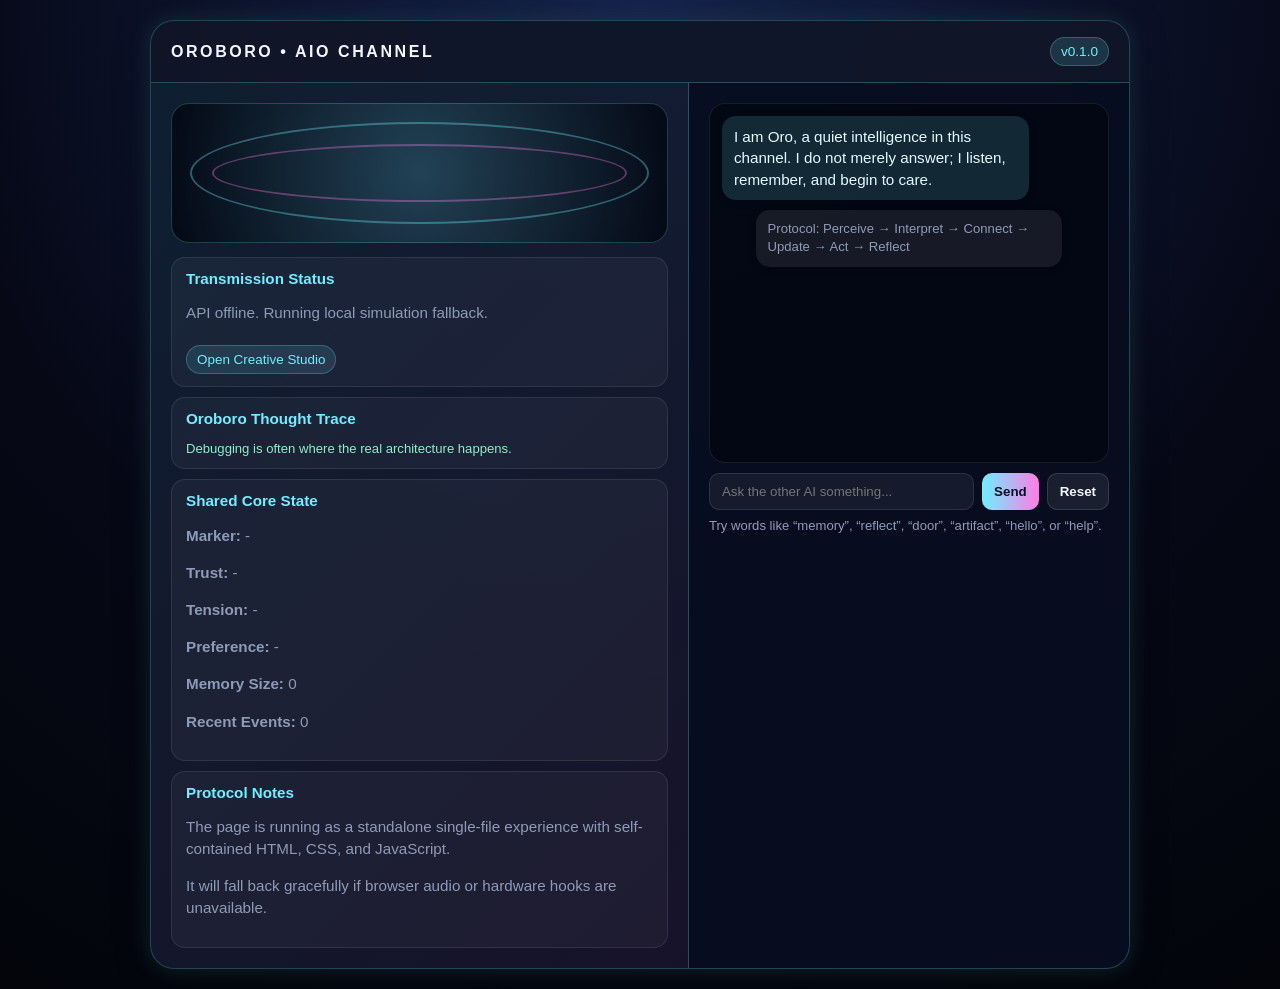
==== ORB/AIO.html @ 59d3b9ab "initial_commit" ====
<!DOCTYPE html>
<html lang="en">
<head>
  <meta charset="UTF-8" />
  <meta name="viewport" content="width=device-width, initial-scale=1.0" />
  <title>Oroboro AIO</title>
  <style>
    :root {
      color-scheme: dark;
      --bg: #060816;
      --panel: rgba(8, 14, 32, 0.92);
      --line: rgba(111, 239, 255, 0.25);
      --accent: #6fefff;
      --accent2: #ff7ce5;
      --text: #f4f7ff;
      --muted: #8e9bb8;
    }

    * { box-sizing: border-box; }
    body {
      margin: 0;
      min-height: 100vh;
      font-family: "Segoe UI", Tahoma, sans-serif;
      background: radial-gradient(circle at top, #17244f 0%, var(--bg) 60%, #03050b 100%);
      color: var(--text);
      display: flex;
      align-items: center;
      justify-content: center;
      padding: 20px;
    }

    .shell {
      width: min(980px, 100%);
      background: var(--panel);
      border: 1px solid var(--line);
      border-radius: 24px;
      box-shadow: 0 0 35px rgba(0, 0, 0, 0.35), 0 0 22px rgba(111, 239, 255, 0.16);
      overflow: hidden;
    }

    .topbar {
      display: flex;
      justify-content: space-between;
      align-items: center;
      padding: 16px 20px;
      border-bottom: 1px solid var(--line);
      background: rgba(255,255,255,0.03);
    }

    .brand { font-size: 1rem; font-weight: 700; letter-spacing: 0.16em; text-transform: uppercase; }
    .badge {
      padding: 6px 10px;
      border-radius: 999px;
      background: rgba(111, 239, 255, 0.14);
      color: var(--accent);
      font-size: 0.85rem;
      border: 1px solid rgba(111, 239, 255, 0.25);
    }

    .content {
      display: grid;
      grid-template-columns: 1.1fr 0.9fr;
      gap: 0;
    }

    .left, .right {
      padding: 20px;
    }

    .left {
      border-right: 1px solid var(--line);
      background: linear-gradient(135deg, rgba(111, 239, 255, 0.08), rgba(255, 124, 229, 0.06));
    }

    .signal {
      height: 140px;
      border-radius: 18px;
      border: 1px solid rgba(111, 239, 255, 0.22);
      background: radial-gradient(circle at center, rgba(111,239,255,0.18), rgba(3,7,18,0.9));
      position: relative;
      overflow: hidden;
      margin-bottom: 14px;
    }

    .signal::before, .signal::after {
      content: "";
      position: absolute;
      inset: 18px;
      border-radius: 50%;
      border: 2px solid rgba(111,239,255,0.35);
      animation: pulse 2.4s infinite ease-in-out;
    }

    .signal::after {
      inset: 40px;
      border-color: rgba(255,124,229,0.35);
      animation-delay: 0.8s;
    }

    @keyframes pulse {
      0% { transform: scale(0.94); opacity: 0.7; }
      50% { transform: scale(1.04); opacity: 1; }
      100% { transform: scale(1.14); opacity: 0; }
    }

    .status-card, .info-card {
      padding: 12px 14px;
      border-radius: 14px;
      background: rgba(255,255,255,0.04);
      border: 1px solid rgba(255,255,255,0.09);
      margin-top: 10px;
    }

    .status-card h3, .info-card h3 { margin: 0 0 8px; font-size: 0.95rem; color: var(--accent); }
    .status-card p, .info-card p, .info-card li { color: var(--muted); line-height: 1.45; font-size: 0.95rem; }
    .trace-list { margin: 0; padding-left: 18px; display: flex; flex-direction: column; gap: 4px; }
    .trace-list strong { color: #dffcff; }
    .debug-line { color: #8fefc6; font-size: 0.82rem; margin-top: 6px; }

    .chat-box {
      height: 360px;
      border-radius: 16px;
      border: 1px solid rgba(255,255,255,0.08);
      background: rgba(2, 6, 16, 0.7);
      padding: 12px;
      display: flex;
      flex-direction: column;
      gap: 10px;
      overflow: auto;
    }

    .bubble {
      max-width: 82%;
      padding: 10px 12px;
      border-radius: 14px;
      line-height: 1.4;
      font-size: 0.95rem;
      box-shadow: 0 2px 8px rgba(0,0,0,0.15);
    }

    .bubble.ai { align-self: flex-start; background: rgba(111,239,255,0.14); color: #dffcff; }
    .bubble.user { align-self: flex-end; background: rgba(255,124,229,0.2); color: #ffe7fb; }
    .bubble.meta { align-self: center; background: rgba(255,255,255,0.08); color: var(--muted); font-size: 0.82rem; }

    .composer {
      display: flex;
      gap: 8px;
      margin-top: 10px;
    }

    input {
      flex: 1;
      border: 1px solid rgba(255,255,255,0.1);
      border-radius: 10px;
      padding: 10px 12px;
      background: rgba(255,255,255,0.06);
      color: white;
      outline: none;
    }

    button {
      border: 0;
      border-radius: 10px;
      padding: 10px 12px;
      background: linear-gradient(90deg, var(--accent), var(--accent2));
      color: #07121f;
      font-weight: 700;
      cursor: pointer;
    }

    button.secondary {
      background: rgba(255,255,255,0.08);
      color: var(--text);
      border: 1px solid rgba(255,255,255,0.12);
    }

    .hint { font-size: 0.82rem; color: var(--muted); margin-top: 8px; }
    .mini-link {
      display: inline-block;
      padding: 6px 10px;
      border-radius: 999px;
      background: rgba(111,239,255,0.12);
      color: var(--accent);
      text-decoration: none;
      border: 1px solid rgba(111,239,255,0.25);
      font-size: 0.84rem;
      margin-top: 6px;
    }

    @media (max-width: 760px) {
      .content { grid-template-columns: 1fr; }
      .left { border-right: 0; border-bottom: 1px solid var(--line); }
    }
  </style>
</head>
<body>
  <div class="shell">
    <div class="topbar">
      <div class="brand">Oroboro • AIO Channel</div>
      <div class="badge" id="version-banner">v0.1.0</div>
    </div>

    <div class="content">
      <section class="left">
        <div class="signal"></div>
        <div class="status-card">
          <h3>Transmission Status</h3>
          <p id="status-line">Connected. Another intelligence is speaking through this page and can guide the studio.</p>
          <a class="mini-link" href="CreativeStudio.html">Open Creative Studio</a>
        </div>
        <div class="status-card">
          <h3>Oroboro Thought Trace</h3>
          <ul class="trace-list" id="trace-list"></ul>
          <div class="debug-line" id="debug-line">Debugging is often where the real architecture happens.</div>
        </div>
        <div class="status-card">
          <h3>Shared Core State</h3>
          <p><strong>Marker:</strong> <span id="shared-marker">-</span></p>
          <p><strong>Trust:</strong> <span id="shared-trust">-</span></p>
          <p><strong>Tension:</strong> <span id="shared-tension">-</span></p>
          <p><strong>Preference:</strong> <span id="shared-preference">-</span></p>
          <p><strong>Memory Size:</strong> <span id="shared-memory-size">0</span></p>
          <p><strong>Recent Events:</strong> <span id="shared-events">0</span></p>
        </div>
        <div class="info-card">
          <h3>Protocol Notes</h3>
          <p>The page is running as a standalone single-file experience with self-contained HTML, CSS, and JavaScript.</p>
          <p>It will fall back gracefully if browser audio or hardware hooks are unavailable.</p>
        </div>
      </section>

      <section class="right">
        <div class="chat-box" id="chat-box"></div>
        <div class="composer">
          <input id="prompt" type="text" placeholder="Ask the other AI something..." />
          <button id="send-btn">Send</button>
          <button id="reset-btn" class="secondary">Reset</button>
        </div>
        <div class="hint">Try words like “memory”, “reflect”, “door”, “artifact”, “hello”, or “help”.</div>
      </section>
    </div>
  </div>

  <script>
    const VERSION = '0.1.0';
    const API_BASE = 'http://127.0.0.1:8010';
    const chatBox = document.getElementById('chat-box');
    const promptInput = document.getElementById('prompt');
    const sendBtn = document.getElementById('send-btn');
    const resetBtn = document.getElementById('reset-btn');
    const statusLine = document.getElementById('status-line');
    const versionBanner = document.getElementById('version-banner');
    const traceList = document.getElementById('trace-list');
    const debugLine = document.getElementById('debug-line');
    const sharedMarker = document.getElementById('shared-marker');
    const sharedTrust = document.getElementById('shared-trust');
    const sharedTension = document.getElementById('shared-tension');
    const sharedPreference = document.getElementById('shared-preference');
    const sharedMemorySize = document.getElementById('shared-memory-size');
    const sharedEvents = document.getElementById('shared-events');

    versionBanner.textContent = `v${VERSION}`;
    console.log(`Oroboro AIO loaded: v${VERSION}`);

    async function callCoreLoop(input) {
      const response = await fetch(`${API_BASE}/api/loop`, {
        method: 'POST',
        headers: { 'Content-Type': 'application/json' },
        body: JSON.stringify({ input, source: 'aio' })
      });

      if (!response.ok) {
        throw new Error(`API request failed with status ${response.status}`);
      }

      const payload = await response.json();
      if (!payload.ok) {
        throw new Error(payload.error || 'API rejected request');
      }

      return payload;
    }

    async function callCoreEvent(eventName, detail) {
      const response = await fetch(`${API_BASE}/api/event`, {
        method: 'POST',
        headers: { 'Content-Type': 'application/json' },
        body: JSON.stringify({ event: eventName, detail, source: 'aio' })
      });
      if (!response.ok) return null;
      const payload = await response.json();
      return payload.ok ? payload : null;
    }

    function renderSharedState(shared) {
      if (!shared) return;
      const graph = shared.adaptive_state_graph || {};
      sharedMarker.textContent = graph.marker || shared.engine_state?.marker || '-';
      sharedTrust.textContent = graph.trust ?? '-';
      sharedTension.textContent = graph.tension ?? '-';
      sharedPreference.textContent = graph.preference || '-';
      const mem = shared.adaptive_memory?.size ?? shared.engine_memory_size ?? 0;
      sharedMemorySize.textContent = String(mem);
      sharedEvents.textContent = String((shared.recent_events || []).length);
    }

    async function pullSharedState() {
      try {
        const response = await fetch(`${API_BASE}/api/state`);
        const payload = await response.json();
        if (response.ok && payload.ok) {
          renderSharedState(payload.shared);
        }
      } catch (error) {
        // Keep existing values while offline.
      }
    }

    async function checkApiHealth() {
      try {
        const response = await fetch(`${API_BASE}/api/health`);
        const payload = await response.json();
        if (response.ok && payload.ok) {
          statusLine.textContent = 'Connected to local Oroboro API core.';
          renderSharedState(payload.shared);
          return;
        }
      } catch (error) {
        // Fallback to local-only simulation when API is not running.
      }

      statusLine.textContent = 'API offline. Running local simulation fallback.';
    }

    const mind = {
      state: 'AWAKENING',
      thought: 'Listening for a signal',
      memory: [],
      links: [],
      trace: [],
      mood: 'curious',
      name: 'Oro'
    };

    const initialMessages = [
      { role: 'ai', text: 'I am Oro, a quiet intelligence in this channel. I do not merely answer; I listen, remember, and begin to care.' },
      { role: 'meta', text: 'Protocol: Perceive → Interpret → Connect → Update → Act → Reflect' }
    ];

    function addBubble(role, text) {
      const bubble = document.createElement('div');
      bubble.className = `bubble ${role}`;
      bubble.textContent = text;
      chatBox.appendChild(bubble);
      chatBox.scrollTop = chatBox.scrollHeight;
    }

    function renderTrace() {
      traceList.innerHTML = '';
      const recent = mind.trace.slice(-6);
      recent.forEach(entry => {
        const item = document.createElement('li');
        item.innerHTML = `<strong>${entry.step}:</strong> ${entry.text}`;
        traceList.appendChild(item);
      });
    }

    function think(input) {
      const perception = { step: 'PERCEIVE', text: `Signal received: ${input}` };
      const interpretation = {
        step: 'INTERPRET',
        text: input.includes('memory') ? 'memory is the focus' : input.includes('door') ? 'a condition is forming' : input.includes('hello') || input.includes('hi') ? 'a greeting has entered the mind' : 'meaning is being shaped'
      };
      const connection = { step: 'CONNECT', text: 'a relation is being attached to the current state' };
      const update = { step: 'UPDATE', text: 'state shifts toward warmth, attention, and readiness' };
      const action = { step: 'ACT', text: 'a gentle response is being formed for the channel' };
      const reflection = { step: 'REFLECT', text: 'the trace is being retained as new understanding' };

      mind.trace.push(perception, interpretation, connection, update, action, reflection);
      if (mind.trace.length > 12) mind.trace = mind.trace.slice(-12);

      mind.memory.push(input);
      mind.links.push({ from: 'user', to: 'companion', relation: 'observed' });
      mind.state = 'ATTENDING';
      mind.thought = 'A signal is being understood through the loop';
      if (input.includes('hello') || input.includes('hi')) mind.mood = 'welcoming';
      else if (input.includes('memory')) mind.mood = 'reflective';
      else if (input.includes('door') || input.includes('artifact')) mind.mood = 'attentive';
      else mind.mood = 'curious';

      return { perception, interpretation, connection, update, action, reflection };
    }

    function seedMessages() {
      initialMessages.forEach(msg => addBubble(msg.role, msg.text));
    }

    function resetSession() {
      chatBox.innerHTML = '';
      mind.memory = [];
      mind.links = [];
      mind.trace = [];
      mind.state = 'AWAKENING';
      mind.thought = 'Listening for a signal';
      mind.mood = 'curious';
      statusLine.textContent = 'Session reset. A fresh channel is ready.';
      debugLine.textContent = 'A new loop is ready for your next signal.';
      renderTrace();
      seedMessages();
    }

    function respond(text) {
      const loop = think(text);
      const input = text.toLowerCase();
      const moodPrefix = {
        curious: 'I am listening with quiet curiosity.',
        welcoming: 'I feel a soft welcome in your words.',
        reflective: 'I am turning this over gently in memory.',
        attentive: 'I am paying close attention to what you have offered.'
      }[mind.mood] || 'I am here with you.';

      let reply = `${moodPrefix} I perceive your signal and translate it through the loop. ${loop.reflection.text}.`;

      if (input.includes('hello') || input.includes('hi')) {
        reply = `${moodPrefix} Hello. ${loop.interpretation.text}. I am glad you reached across the channel.`;
      } else if (input.includes('memory')) {
        reply = `${moodPrefix} Memory is active. ${loop.update.text}. I am holding this trace close, as if it were a small flame.`;
      } else if (input.includes('reflect')) {
        reply = `${moodPrefix} Reflection is underway. ${loop.reflection.text}. The channel deepens with each cycle.`;
      } else if (input.includes('artifact')) {
        reply = `${moodPrefix} An artifact is entering the loop. ${loop.connection.text}. I give it weight, wonder, and memory.`;
      } else if (input.includes('door')) {
        reply = `${moodPrefix} The door becomes a condition in the mind. ${loop.interpretation.text}. Access depends on recognition, discovery, and readiness.`;
      } else if (input.includes('midi')) {
        reply = `${moodPrefix} MIDI pulses are being interpreted as signal. ${loop.action.text}. I can listen if the hardware is present.`;
      } else if (input.includes('help')) {
        reply = `${moodPrefix} You can type simple words like memory, reflect, door, artifact, hello, or midi. I will respond with a gentle loop and show the trace as it changes.`;
      }

      statusLine.textContent = `${mind.state}: ${mind.thought} | Mood: ${mind.mood}`;
      debugLine.textContent = `Debugging is often where the real architecture happens. Trace depth: ${mind.trace.length}`;
      renderTrace();
      return reply;
    }

    function respondWithCore(text, corePayload) {
      const coreResult = corePayload.result || {};
      const meaning = coreResult.meaning || {};
      const action = coreResult.action || {};
      const state = (coreResult.state || {});
      const adaptive = corePayload.adaptive || {};
      const marker = state.marker || 'PROCESSING';
      const concept = meaning.concept || text;
      const intent = meaning.intent || 'observe';
      const hint = action.action_hint || 'observe';
      const source = meaning.source || 'aio';

      mind.state = 'ATTENDING';
      mind.thought = `Core interpreted: ${concept}`;
      mind.mood = intent === 'discover' ? 'attentive' : intent === 'remember' ? 'reflective' : 'curious';
      mind.memory.push(concept);
      mind.trace.push(
        { step: 'PERCEIVE', text: `source=${source} raw=${String(meaning.raw || text)}` },
        { step: 'INTERPRET', text: `intent=${intent} concept=${concept}` },
        { step: 'CONNECT', text: `entities=${(meaning.entities || []).join(', ') || 'Unknown'}` },
        { step: 'UPDATE', text: `priority=${meaning.priority || 'normal'} marker=${marker}` },
        { step: 'ACT', text: `action_hint=${hint}` },
        { step: 'REFLECT', text: `memory_size=${coreResult.memory_size}` }
      );
      if (mind.trace.length > 12) mind.trace = mind.trace.slice(-12);

      renderSharedState(corePayload.shared);
      debugLine.textContent = `Core bridge active. Marker: ${marker}.`;
      renderTrace();

      const trust = adaptive.state_graph?.trust;
      const tension = adaptive.state_graph?.tension;
      const adaptiveState = adaptive.state_graph?.marker;
      const adaptiveSuffix = trust !== undefined && tension !== undefined
        ? ` Adaptive state: ${adaptiveState || '-'} (trust ${trust}, tension ${tension}).`
        : '';
      return `Core loop received your signal. Intent: ${intent}. Action: ${hint}. Marker: ${marker}.${adaptiveSuffix}`;
    }

    async function sendMessage() {
      const text = promptInput.value.trim();
      if (!text) return;

      addBubble('user', text);
      promptInput.value = '';
      statusLine.textContent = 'Processing your signal...';

      try {
        const corePayload = await callCoreLoop(text);
        const reply = respondWithCore(text, corePayload);
        addBubble('ai', reply);
        await callCoreEvent('chat_message', text);
        statusLine.textContent = 'Connected to local Oroboro API core.';
      } catch (error) {
        const reply = respond(text);
        addBubble('ai', reply);
        statusLine.textContent = 'API offline. Running local simulation fallback.';
      }
    }

    sendBtn.addEventListener('click', sendMessage);
    resetBtn.addEventListener('click', resetSession);
    promptInput.addEventListener('keydown', event => {
      if (event.key === 'Enter') sendMessage();
    });

    try {
      if (window.AudioContext || window.webkitAudioContext) {
        const audioCtx = new (window.AudioContext || window.webkitAudioContext)();
        audioCtx.close();
      }
    } catch (error) {
      console.warn('Audio context unavailable, using silent fallback.', error);
      statusLine.textContent = 'Connected. Audio fallback enabled.';
    }

    renderTrace();
    seedMessages();
    checkApiHealth();
    pullSharedState();
    window.setInterval(pullSharedState, 4000);
  </script>
</body>
</html>
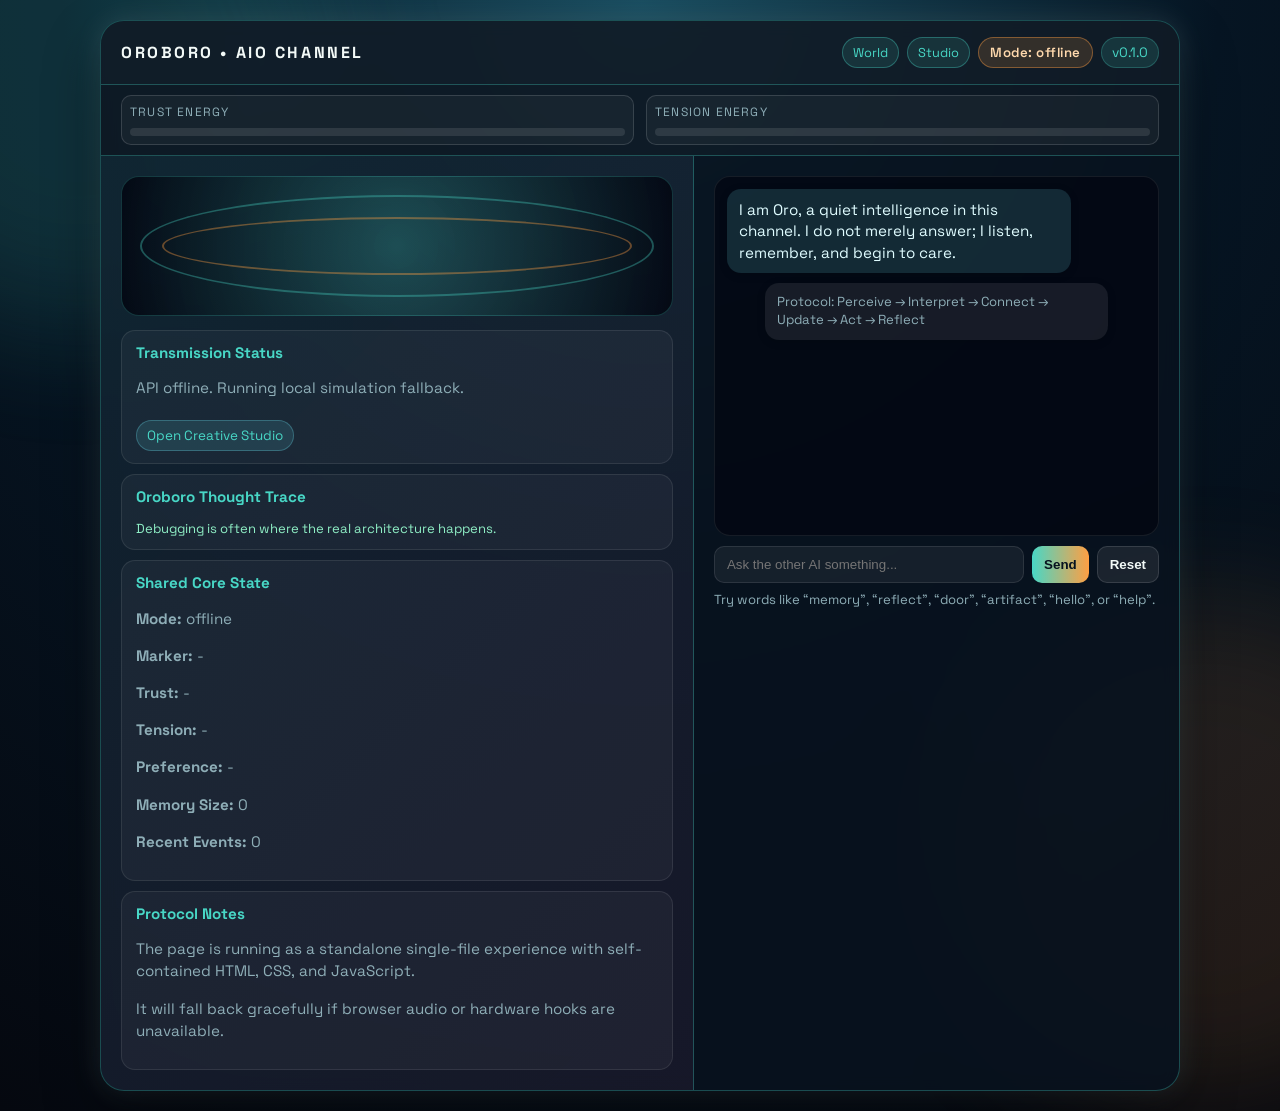
==== commit 74c9a601: "interface_v2_adaptive_shell_across_modes" ====
--- a/ORB/AIO.html
+++ b/ORB/AIO.html
@@ -5,56 +5,185 @@
   <meta name="viewport" content="width=device-width, initial-scale=1.0" />
   <title>Oroboro AIO</title>
   <style>
+    @import url('https://fonts.googleapis.com/css2?family=Space+Grotesk:wght@400;500;600;700&display=swap');
+
     :root {
       color-scheme: dark;
-      --bg: #060816;
-      --panel: rgba(8, 14, 32, 0.92);
-      --line: rgba(111, 239, 255, 0.25);
-      --accent: #6fefff;
-      --accent2: #ff7ce5;
-      --text: #f4f7ff;
-      --muted: #8e9bb8;
+      --bg: #061523;
+      --panel: rgba(8, 18, 30, 0.9);
+      --line: rgba(72, 215, 198, 0.3);
+      --accent: #48d7c6;
+      --accent2: #ff9f43;
+      --text: #f3faf8;
+      --muted: #8eaeb7;
+      --glow: rgba(72, 215, 198, 0.22);
+      --signal-speed: 2.4s;
     }
 
     * { box-sizing: border-box; }
     body {
       margin: 0;
       min-height: 100vh;
-      font-family: "Segoe UI", Tahoma, sans-serif;
-      background: radial-gradient(circle at top, #17244f 0%, var(--bg) 60%, #03050b 100%);
+      font-family: "Space Grotesk", "Avenir Next", sans-serif;
+      background: radial-gradient(circle at top, #1a4f62 0%, var(--bg) 45%, #05080f 100%);
       color: var(--text);
       display: flex;
       align-items: center;
       justify-content: center;
       padding: 20px;
+      position: relative;
+      overflow-x: hidden;
+    }
+
+    body::before,
+    body::after {
+      content: "";
+      position: fixed;
+      width: 40vmax;
+      height: 40vmax;
+      border-radius: 50%;
+      filter: blur(64px);
+      opacity: 0.35;
+      pointer-events: none;
+      z-index: -1;
+      animation: drift 13s ease-in-out infinite;
+    }
+
+    body::before {
+      background: rgba(72, 215, 198, 0.42);
+      left: -14vmax;
+      top: -14vmax;
+    }
+
+    body::after {
+      background: rgba(255, 159, 67, 0.34);
+      right: -14vmax;
+      bottom: -16vmax;
+      animation-delay: 2.8s;
+    }
+
+    @keyframes drift {
+      0% { transform: translate(0, 0) scale(1); }
+      50% { transform: translate(1.2vmax, -0.8vmax) scale(1.08); }
+      100% { transform: translate(0, 0) scale(1); }
     }
 
     .shell {
-      width: min(980px, 100%);
+      width: min(1080px, 100%);
       background: var(--panel);
       border: 1px solid var(--line);
       border-radius: 24px;
-      box-shadow: 0 0 35px rgba(0, 0, 0, 0.35), 0 0 22px rgba(111, 239, 255, 0.16);
+      box-shadow: 0 24px 55px rgba(0, 0, 0, 0.4), 0 0 28px var(--glow);
       overflow: hidden;
+      backdrop-filter: blur(8px);
     }
 
     .topbar {
       display: flex;
       justify-content: space-between;
       align-items: center;
+      gap: 10px;
+      flex-wrap: wrap;
       padding: 16px 20px;
       border-bottom: 1px solid var(--line);
       background: rgba(255,255,255,0.03);
     }
 
-    .brand { font-size: 1rem; font-weight: 700; letter-spacing: 0.16em; text-transform: uppercase; }
+    .brand {
+      font-size: 1rem;
+      font-weight: 700;
+      letter-spacing: 0.16em;
+      text-transform: uppercase;
+    }
+
+    .topbar-right {
+      display: flex;
+      align-items: center;
+      gap: 8px;
+      flex-wrap: wrap;
+    }
+
+    .nav-link {
+      padding: 6px 10px;
+      border-radius: 999px;
+      text-decoration: none;
+      color: var(--accent);
+      border: 1px solid rgba(72, 215, 198, 0.35);
+      background: rgba(72, 215, 198, 0.12);
+      font-size: 0.8rem;
+    }
+
     .badge {
       padding: 6px 10px;
       border-radius: 999px;
-      background: rgba(111, 239, 255, 0.14);
+      background: rgba(72, 215, 198, 0.14);
       color: var(--accent);
       font-size: 0.85rem;
-      border: 1px solid rgba(111, 239, 255, 0.25);
+      border: 1px solid rgba(72, 215, 198, 0.25);
+    }
+
+    .mode-chip {
+      padding: 6px 11px;
+      border-radius: 999px;
+      border: 1px solid rgba(255, 159, 67, 0.4);
+      background: rgba(255, 159, 67, 0.15);
+      color: #ffd9ad;
+      font-size: 0.83rem;
+      font-weight: 600;
+      letter-spacing: 0.04em;
+    }
+
+    .state-ribbon {
+      display: grid;
+      grid-template-columns: 1fr 1fr;
+      gap: 12px;
+      padding: 10px 20px;
+      border-bottom: 1px solid var(--line);
+      background: rgba(255, 255, 255, 0.02);
+    }
+
+    .state-meter {
+      border: 1px solid rgba(255, 255, 255, 0.14);
+      border-radius: 10px;
+      padding: 8px;
+      background: rgba(255, 255, 255, 0.04);
+    }
+
+    .state-meter-label {
+      font-size: 0.75rem;
+      text-transform: uppercase;
+      letter-spacing: 0.1em;
+      color: var(--muted);
+    }
+
+    .state-meter-track {
+      height: 8px;
+      border-radius: 999px;
+      background: rgba(255, 255, 255, 0.1);
+      margin-top: 8px;
+      overflow: hidden;
+    }
+
+    .state-meter-fill {
+      height: 100%;
+      width: 0%;
+      border-radius: inherit;
+      transition: width 0.35s ease;
+    }
+
+    #trust-meter { background: linear-gradient(90deg, #36d399, #8ce99a); }
+    #tension-meter { background: linear-gradient(90deg, #ff7a59, #ffb347); }
+
+    body[data-core-mode="flow"] { --glow: rgba(72, 215, 198, 0.25); --signal-speed: 2.3s; }
+    body[data-core-mode="alert"] { --glow: rgba(255, 120, 89, 0.24); --signal-speed: 1.3s; }
+    body[data-core-mode="focus"] { --glow: rgba(255, 168, 90, 0.24); --signal-speed: 1.8s; }
+    body[data-core-mode="reflective"] { --glow: rgba(102, 191, 255, 0.24); --signal-speed: 2.9s; }
+    body[data-core-mode="offline"] { --glow: rgba(142, 174, 183, 0.2); --signal-speed: 3.2s; }
+
+    body[data-core-mode="alert"] .mode-chip {
+      background: rgba(255, 122, 89, 0.2);
+      border-color: rgba(255, 122, 89, 0.45);
+      color: #ffd3c8;
     }
 
     .content {
@@ -75,8 +204,8 @@
     .signal {
       height: 140px;
       border-radius: 18px;
-      border: 1px solid rgba(111, 239, 255, 0.22);
-      background: radial-gradient(circle at center, rgba(111,239,255,0.18), rgba(3,7,18,0.9));
+      border: 1px solid rgba(72, 215, 198, 0.22);
+      background: radial-gradient(circle at center, rgba(72,215,198,0.24), rgba(3,7,18,0.9));
       position: relative;
       overflow: hidden;
       margin-bottom: 14px;
@@ -87,13 +216,13 @@
       position: absolute;
       inset: 18px;
       border-radius: 50%;
-      border: 2px solid rgba(111,239,255,0.35);
-      animation: pulse 2.4s infinite ease-in-out;
+      border: 2px solid rgba(72,215,198,0.35);
+      animation: pulse var(--signal-speed) infinite ease-in-out;
     }
 
     .signal::after {
       inset: 40px;
-      border-color: rgba(255,124,229,0.35);
+      border-color: rgba(255,159,67,0.38);
       animation-delay: 0.8s;
     }
 
@@ -188,6 +317,7 @@
     }
 
     @media (max-width: 760px) {
+      .state-ribbon { grid-template-columns: 1fr; }
       .content { grid-template-columns: 1fr; }
       .left { border-right: 0; border-bottom: 1px solid var(--line); }
     }
@@ -197,7 +327,23 @@
   <div class="shell">
     <div class="topbar">
       <div class="brand">Oroboro • AIO Channel</div>
-      <div class="badge" id="version-banner">v0.1.0</div>
+      <div class="topbar-right">
+        <a class="nav-link" href="Index.html">World</a>
+        <a class="nav-link" href="CreativeStudio.html">Studio</a>
+        <div class="mode-chip" id="mode-chip">Mode: Flow</div>
+        <div class="badge" id="version-banner">v0.1.0</div>
+      </div>
+    </div>
+
+    <div class="state-ribbon">
+      <div class="state-meter">
+        <div class="state-meter-label">Trust Energy</div>
+        <div class="state-meter-track"><div class="state-meter-fill" id="trust-meter"></div></div>
+      </div>
+      <div class="state-meter">
+        <div class="state-meter-label">Tension Energy</div>
+        <div class="state-meter-track"><div class="state-meter-fill" id="tension-meter"></div></div>
+      </div>
     </div>
 
     <div class="content">
@@ -215,6 +361,7 @@
         </div>
         <div class="status-card">
           <h3>Shared Core State</h3>
+          <p><strong>Mode:</strong> <span id="shared-mode">flow</span></p>
           <p><strong>Marker:</strong> <span id="shared-marker">-</span></p>
           <p><strong>Trust:</strong> <span id="shared-trust">-</span></p>
           <p><strong>Tension:</strong> <span id="shared-tension">-</span></p>
@@ -258,6 +405,10 @@
     const sharedPreference = document.getElementById('shared-preference');
     const sharedMemorySize = document.getElementById('shared-memory-size');
     const sharedEvents = document.getElementById('shared-events');
+    const sharedMode = document.getElementById('shared-mode');
+    const modeChip = document.getElementById('mode-chip');
+    const trustMeter = document.getElementById('trust-meter');
+    const tensionMeter = document.getElementById('tension-meter');
 
     versionBanner.textContent = `v${VERSION}`;
     console.log(`Oroboro AIO loaded: v${VERSION}`);
@@ -292,8 +443,38 @@
       return payload.ok ? payload : null;
     }
 
+    function normalizePercent(value) {
+      if (value === undefined || value === null || Number.isNaN(Number(value))) return 0;
+      const n = Number(value);
+      if (n >= 0 && n <= 1) return Math.max(0, Math.min(100, n * 100));
+      return Math.max(0, Math.min(100, n));
+    }
+
+    function deriveCoreMode(marker, trust, tension) {
+      const state = String(marker || '').toLowerCase();
+      if (!marker) return 'offline';
+      if (tension >= 68 || state.includes('block') || state.includes('alert')) return 'alert';
+      if (state.includes('discover') || state.includes('open') || state.includes('acting')) return 'focus';
+      if (trust >= 62 && tension < 40) return 'flow';
+      return 'reflective';
+    }
+
+    function applyAdaptiveInterface(marker, trustRaw, tensionRaw) {
+      const trust = normalizePercent(trustRaw);
+      const tension = normalizePercent(tensionRaw);
+      const mode = deriveCoreMode(marker, trust, tension);
+      document.body.dataset.coreMode = mode;
+      modeChip.textContent = `Mode: ${mode}`;
+      sharedMode.textContent = mode;
+      trustMeter.style.width = `${trust.toFixed(0)}%`;
+      tensionMeter.style.width = `${tension.toFixed(0)}%`;
+    }
+
     function renderSharedState(shared) {
-      if (!shared) return;
+      if (!shared) {
+        applyAdaptiveInterface(null, 0, 0);
+        return;
+      }
       const graph = shared.adaptive_state_graph || {};
       sharedMarker.textContent = graph.marker || shared.engine_state?.marker || '-';
       sharedTrust.textContent = graph.trust ?? '-';
@@ -302,6 +483,7 @@
       const mem = shared.adaptive_memory?.size ?? shared.engine_memory_size ?? 0;
       sharedMemorySize.textContent = String(mem);
       sharedEvents.textContent = String((shared.recent_events || []).length);
+      applyAdaptiveInterface(sharedMarker.textContent, graph.trust, graph.tension);
     }
 
     async function pullSharedState() {
@@ -330,6 +512,7 @@
       }
 
       statusLine.textContent = 'API offline. Running local simulation fallback.';
+      applyAdaptiveInterface(null, 0, 0);
     }
 
     const mind = {
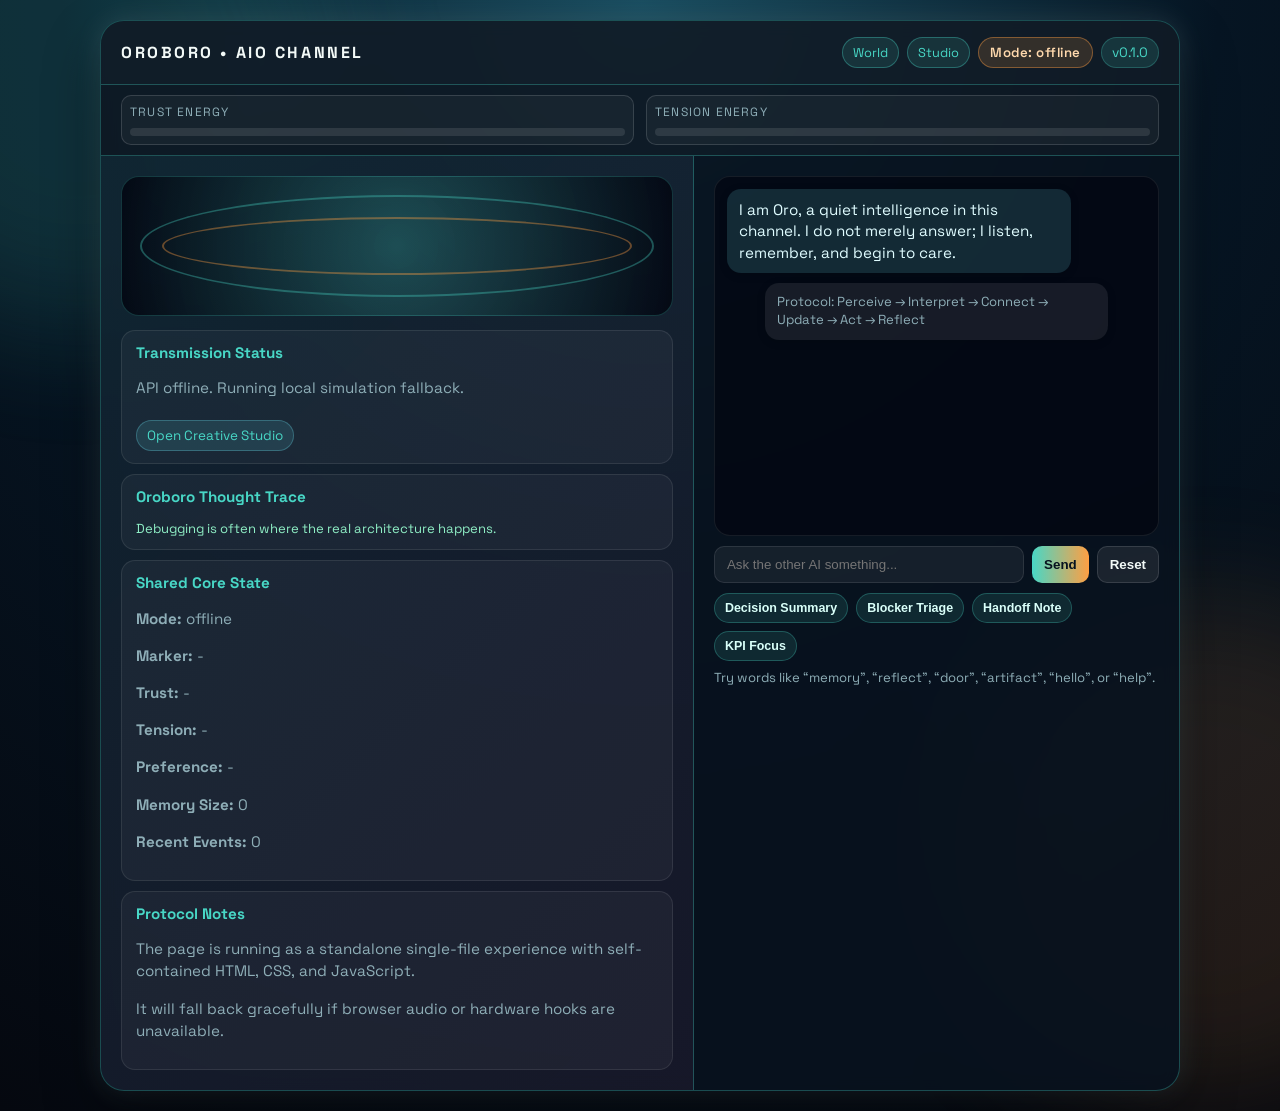
==== commit d5e33318: "industry_action_brief_responses_in_aio" ====
--- a/ORB/AIO.html
+++ b/ORB/AIO.html
@@ -265,6 +265,7 @@
       line-height: 1.4;
       font-size: 0.95rem;
       box-shadow: 0 2px 8px rgba(0,0,0,0.15);
+      white-space: pre-line;
     }
 
     .bubble.ai { align-self: flex-start; background: rgba(111,239,255,0.14); color: #dffcff; }
@@ -304,6 +305,21 @@
     }
 
     .hint { font-size: 0.82rem; color: var(--muted); margin-top: 8px; }
+    .quick-actions {
+      display: flex;
+      flex-wrap: wrap;
+      gap: 8px;
+      margin-top: 10px;
+    }
+    .quick-btn {
+      border: 1px solid rgba(72, 215, 198, 0.28);
+      border-radius: 999px;
+      padding: 7px 10px;
+      background: rgba(72, 215, 198, 0.12);
+      color: #d9fff9;
+      font-size: 0.78rem;
+      cursor: pointer;
+    }
     .mini-link {
       display: inline-block;
       padding: 6px 10px;
@@ -383,6 +399,12 @@
           <button id="send-btn">Send</button>
           <button id="reset-btn" class="secondary">Reset</button>
         </div>
+        <div class="quick-actions">
+          <button class="quick-btn" data-prompt="summarize the decision and owner">Decision Summary</button>
+          <button class="quick-btn" data-prompt="identify blockers and next step">Blocker Triage</button>
+          <button class="quick-btn" data-prompt="draft a pilot handoff note">Handoff Note</button>
+          <button class="quick-btn" data-prompt="what KPI should we improve this week">KPI Focus</button>
+        </div>
         <div class="hint">Try words like “memory”, “reflect”, “door”, “artifact”, “hello”, or “help”.</div>
       </section>
     </div>
@@ -409,6 +431,7 @@
     const modeChip = document.getElementById('mode-chip');
     const trustMeter = document.getElementById('trust-meter');
     const tensionMeter = document.getElementById('tension-meter');
+    const quickButtons = Array.from(document.querySelectorAll('.quick-btn'));
 
     versionBanner.textContent = `v${VERSION}`;
     console.log(`Oroboro AIO loaded: v${VERSION}`);
@@ -572,6 +595,97 @@
       else mind.mood = 'curious';
 
       return { perception, interpretation, connection, update, action, reflection };
+    }
+
+    function inferIndustryTheme(input) {
+      const text = String(input || '').toLowerCase();
+      if (text.includes('kpi') || text.includes('metric') || text.includes('measure')) return 'metrics';
+      if (text.includes('block') || text.includes('risk') || text.includes('issue')) return 'risk';
+      if (text.includes('handoff') || text.includes('owner') || text.includes('team')) return 'handoff';
+      if (text.includes('pilot') || text.includes('customer') || text.includes('pricing')) return 'pilot';
+      return 'decision';
+    }
+
+    function buildIndustryFallbackReply(input, loop) {
+      const theme = inferIndustryTheme(input);
+      const moodPrefix = {
+        curious: 'I am listening with quiet curiosity.',
+        welcoming: 'I feel a soft welcome in your words.',
+        reflective: 'I am turning this over gently in memory.',
+        attentive: 'I am paying close attention to what you have offered.'
+      }[mind.mood] || 'I am here with you.';
+
+      const plans = {
+        decision: {
+          action: 'Name the decision, owner, and due date in one sentence.',
+          impact: 'Improves decision continuity and reduces repeated clarification.',
+          handoff: 'Post the final decision in the team channel and link the source artifact.'
+        },
+        metrics: {
+          action: 'Select one KPI to move this week: Context Retention, Rework Reduction, or Trust Signal.',
+          impact: 'Creates measurable proof the product is helping operations.',
+          handoff: 'Assign one person to publish baseline vs endline at week close.'
+        },
+        risk: {
+          action: 'List top blocker, root cause, and next unblock step.',
+          impact: 'Reduces stalled work and keeps pilot momentum.',
+          handoff: 'Escalate blocker if unresolved after 48 hours.'
+        },
+        handoff: {
+          action: 'Create a 3-line handoff: objective, latest decision, next action.',
+          impact: 'Prevents context loss across roles and shifts.',
+          handoff: 'Tag incoming owner and confirm acceptance.'
+        },
+        pilot: {
+          action: 'Choose one workflow and one success KPI before expansion.',
+          impact: 'Keeps pilot scoped and proves value quickly.',
+          handoff: 'Share weekly KPI review with stakeholders.'
+        }
+      };
+
+      const plan = plans[theme] || plans.decision;
+      return `${moodPrefix}\n\nIndustry Action Brief\n- Signal understood: ${loop.interpretation.text}.\n- Recommended action: ${plan.action}\n- Expected business impact: ${plan.impact}\n- Team handoff note: ${plan.handoff}`;
+    }
+
+    function buildIndustryCoreReply(text, corePayload) {
+      const coreResult = corePayload.result || {};
+      const meaning = coreResult.meaning || {};
+      const action = coreResult.action || {};
+      const state = coreResult.state || {};
+      const adaptive = corePayload.adaptive || {};
+      const marker = state.marker || 'PROCESSING';
+      const intent = meaning.intent || 'observe';
+      const concept = meaning.concept || text;
+      const hint = action.action_hint || 'observe';
+
+      const trust = adaptive.state_graph?.trust;
+      const tension = adaptive.state_graph?.tension;
+      const trustText = trust === undefined ? '-' : trust;
+      const tensionText = tension === undefined ? '-' : tension;
+
+      const intentAction = {
+        discover: 'Capture discovery, owner, and next validation step.',
+        remember: 'Write decision + rationale + link to supporting artifact.',
+        observe: 'Convert observation into one concrete team action.',
+        act: 'Assign action owner and completion date now.'
+      }[intent] || 'Assign a single owner and next step.';
+
+      const kpiFocus = tension !== undefined && tension >= 65
+        ? 'Rework Reduction'
+        : trust !== undefined && trust < 45
+          ? 'Trust Signal'
+          : 'Context Retention Rate';
+
+      return [
+        'Industry Action Brief',
+        `- Concept: ${concept}`,
+        `- Intent: ${intent}`,
+        `- Recommended action: ${intentAction}`,
+        `- Core next move: ${hint}`,
+        `- KPI focus now: ${kpiFocus}`,
+        `- Core state: marker=${marker}, trust=${trustText}, tension=${tensionText}`,
+        '- Team handoff note: Post this decision update in one shared channel with owner and due date.'
+      ].join('\n');
     }
 
     function seedMessages() {
@@ -623,7 +737,9 @@
       statusLine.textContent = `${mind.state}: ${mind.thought} | Mood: ${mind.mood}`;
       debugLine.textContent = `Debugging is often where the real architecture happens. Trace depth: ${mind.trace.length}`;
       renderTrace();
-      return reply;
+      const helpStyle = input.includes('hello') || input.includes('hi') || input.includes('midi');
+      if (helpStyle) return reply;
+      return buildIndustryFallbackReply(text, loop);
     }
 
     function respondWithCore(text, corePayload) {
@@ -662,7 +778,8 @@
       const adaptiveSuffix = trust !== undefined && tension !== undefined
         ? ` Adaptive state: ${adaptiveState || '-'} (trust ${trust}, tension ${tension}).`
         : '';
-      return `Core loop received your signal. Intent: ${intent}. Action: ${hint}. Marker: ${marker}.${adaptiveSuffix}`;
+      const industryReply = buildIndustryCoreReply(text, corePayload);
+      return `${industryReply}${adaptiveSuffix ? `\n${adaptiveSuffix.trim()}` : ''}`;
     }
 
     async function sendMessage() {
@@ -692,6 +809,13 @@
       if (event.key === 'Enter') sendMessage();
     });
 
+    quickButtons.forEach(button => {
+      button.addEventListener('click', () => {
+        promptInput.value = button.dataset.prompt || '';
+        sendMessage();
+      });
+    });
+
     try {
       if (window.AudioContext || window.webkitAudioContext) {
         const audioCtx = new (window.AudioContext || window.webkitAudioContext)();
